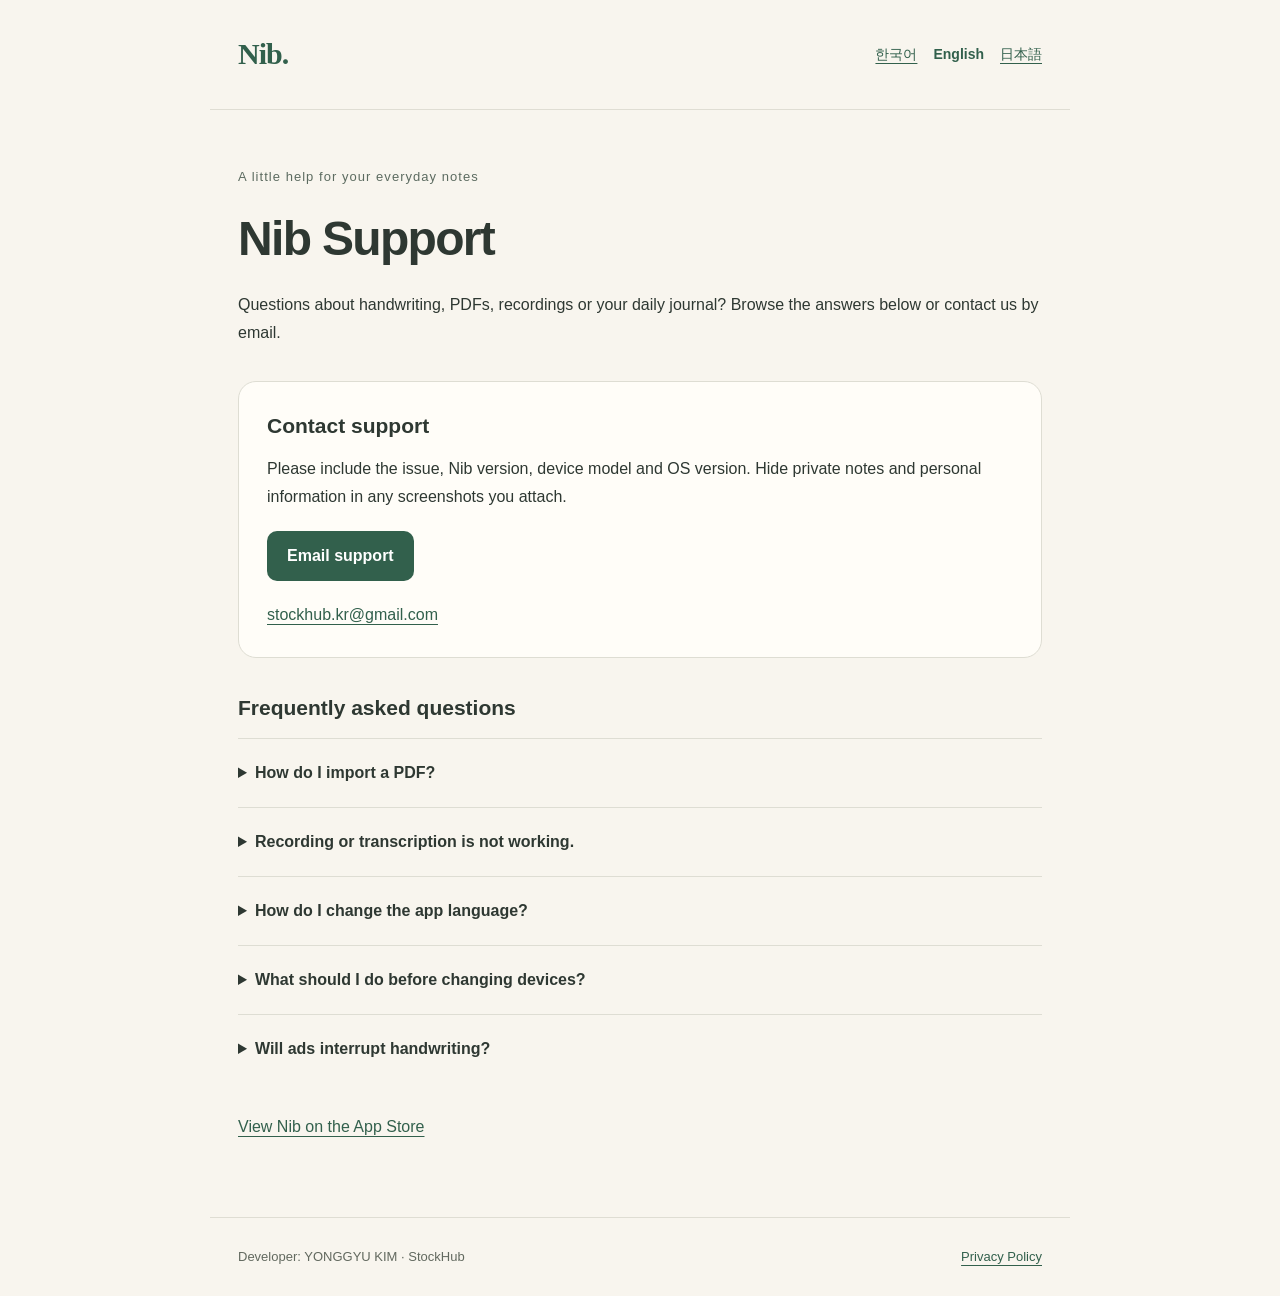
==== en.html @ 7907a246 "Add Nib support and privacy pages in Korean, English and Japanese" ====
<!doctype html>
<html lang="en"><head><meta charset="utf-8"><meta name="viewport" content="width=device-width, initial-scale=1"><meta name="description" content="Nib Support — Nib"><title>Nib Support</title><link rel="stylesheet" href="styles.css"></head><body><header><a class="brand" href="en.html">Nib<span aria-hidden="true">.</span></a><nav aria-label="Language"><a href="index.html" lang="ko">한국어</a><a href="en.html" lang="en" aria-current="page">English</a><a href="ja.html" lang="ja">日本語</a></nav></header><main class="support"><p class="eyebrow">A little help for your everyday notes</p><h1>Nib Support</h1><p>Questions about handwriting, PDFs, recordings or your daily journal? Browse the answers below or contact us by email.</p><section class="card"><h2>Contact support</h2><p>Please include the issue, Nib version, device model and OS version. Hide private notes and personal information in any screenshots you attach.</p><p><a href="mailto:stockhub.kr@gmail.com?subject=Nib%20Support" class="button">Email support</a></p><a href="mailto:stockhub.kr@gmail.com">stockhub.kr@gmail.com</a></section><section><h2>Frequently asked questions</h2><details><summary>How do I import a PDF?</summary><p>Choose a file using the PDF import feature. You can select documents from iCloud Drive or the Files app and choose the page range you need.</p></details><details><summary>Recording or transcription is not working.</summary><p>Check Nib’s microphone and speech recognition permissions in your device settings. Transcription availability depends on Apple services, the selected language, network access and device support.</p></details><details><summary>How do I change the app language?</summary><p>Change App Language in Nib settings, then relaunch the app to apply the new language.</p></details><details><summary>What should I do before changing devices?</summary><p>Do not assume data on one device will automatically appear on another. Use available backup or export features to save a copy and check that the saved file opens correctly.</p></details><details><summary>Will ads interrupt handwriting?</summary><p>Versions with advertising enabled are being prepared to use a banner at the bottom of the Library. Ads are not placed in the handwriting editor. Version 1.3.26 does not include this advertising feature.</p></details></section><p><a href="https://apps.apple.com/app/id6763570270">View Nib on the App Store</a></p></main><footer><span>Developer: YONGGYU KIM · StockHub</span><a href="privacy-en.html">Privacy Policy</a></footer></body></html>
---- styles.css ----
*{box-sizing:border-box}html{color-scheme:light;background:#f8f5ee;color:#2e3832;font-family:-apple-system,BlinkMacSystemFont,"Segoe UI",sans-serif;line-height:1.75}body{margin:0}a{color:#32604c;text-underline-offset:4px}a:focus-visible,summary:focus-visible{outline:3px solid #8a4b18;outline-offset:5px}header,main,footer{max-width:860px;margin:auto;padding:28px}header{display:flex;justify-content:space-between;align-items:center;border-bottom:1px solid #dfddd3;gap:20px}.brand{font-family:Georgia,serif;font-size:30px;font-weight:bold;text-decoration:none;letter-spacing:-1px}nav{display:flex;gap:16px;flex-wrap:wrap;font-size:14px}nav a[aria-current=page]{font-weight:700;text-decoration:none}main{padding-top:56px;padding-bottom:56px}.eyebrow{font-size:13px;color:#5c6b60;letter-spacing:.08em}h1{font-size:clamp(32px,6vw,48px);line-height:1.3;letter-spacing:-.035em;margin:12px 0 20px}h2{font-size:21px;margin:0 0 14px;line-height:1.5}p{margin:0 0 20px}section{margin:30px 0}.card{border:1px solid #deddd3;border-radius:18px;background:#fffdf8;padding:28px;margin:34px 0}.button{display:inline-block;background:#32604c;color:white;padding:11px 20px;border-radius:10px;font-weight:600;text-decoration:none;max-width:100%;overflow-wrap:anywhere}.muted{font-size:14px;color:#62695f}details{border-top:1px solid #deddd3;padding:20px 0}summary{font-weight:650;cursor:pointer}details p{margin:12px 0 0}footer{border-top:1px solid #dfddd3;font-size:13px;color:#62695f;display:flex;justify-content:space-between;gap:20px;flex-wrap:wrap}.policy section{margin:36px 0}.policy .scope{border-left:3px solid #789080;padding-left:20px}.related{padding-left:22px}@media(max-width:520px){header,main,footer{padding:22px}header{align-items:flex-start}.brand{font-size:27px}nav{gap:12px;font-size:13px}main{padding-top:36px}.card{padding:22px}}
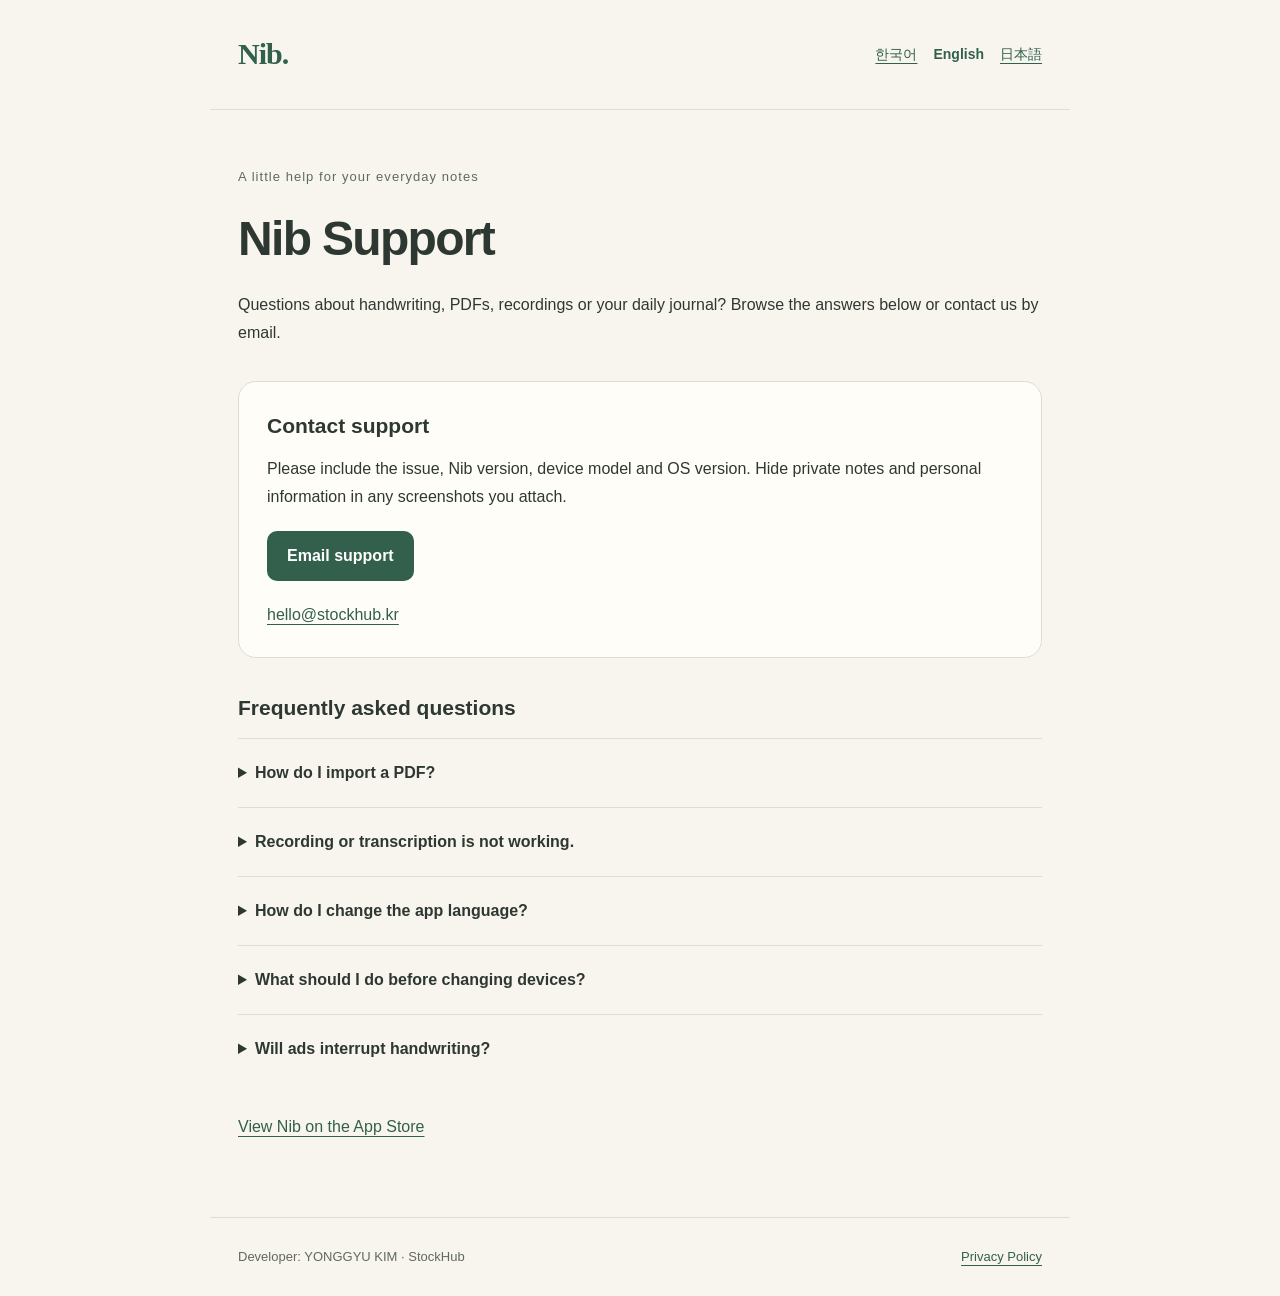
==== commit 7a352b04: "Use hello@stockhub.kr for Nib support and privacy contact" ====
--- a/en.html
+++ b/en.html
@@ -1,2 +1,2 @@
 <!doctype html>
-<html lang="en"><head><meta charset="utf-8"><meta name="viewport" content="width=device-width, initial-scale=1"><meta name="description" content="Nib Support — Nib"><title>Nib Support</title><link rel="stylesheet" href="styles.css"></head><body><header><a class="brand" href="en.html">Nib<span aria-hidden="true">.</span></a><nav aria-label="Language"><a href="index.html" lang="ko">한국어</a><a href="en.html" lang="en" aria-current="page">English</a><a href="ja.html" lang="ja">日本語</a></nav></header><main class="support"><p class="eyebrow">A little help for your everyday notes</p><h1>Nib Support</h1><p>Questions about handwriting, PDFs, recordings or your daily journal? Browse the answers below or contact us by email.</p><section class="card"><h2>Contact support</h2><p>Please include the issue, Nib version, device model and OS version. Hide private notes and personal information in any screenshots you attach.</p><p><a href="mailto:stockhub.kr@gmail.com?subject=Nib%20Support" class="button">Email support</a></p><a href="mailto:stockhub.kr@gmail.com">stockhub.kr@gmail.com</a></section><section><h2>Frequently asked questions</h2><details><summary>How do I import a PDF?</summary><p>Choose a file using the PDF import feature. You can select documents from iCloud Drive or the Files app and choose the page range you need.</p></details><details><summary>Recording or transcription is not working.</summary><p>Check Nib’s microphone and speech recognition permissions in your device settings. Transcription availability depends on Apple services, the selected language, network access and device support.</p></details><details><summary>How do I change the app language?</summary><p>Change App Language in Nib settings, then relaunch the app to apply the new language.</p></details><details><summary>What should I do before changing devices?</summary><p>Do not assume data on one device will automatically appear on another. Use available backup or export features to save a copy and check that the saved file opens correctly.</p></details><details><summary>Will ads interrupt handwriting?</summary><p>Versions with advertising enabled are being prepared to use a banner at the bottom of the Library. Ads are not placed in the handwriting editor. Version 1.3.26 does not include this advertising feature.</p></details></section><p><a href="https://apps.apple.com/app/id6763570270">View Nib on the App Store</a></p></main><footer><span>Developer: YONGGYU KIM · StockHub</span><a href="privacy-en.html">Privacy Policy</a></footer></body></html>
+<html lang="en"><head><meta charset="utf-8"><meta name="viewport" content="width=device-width, initial-scale=1"><meta name="description" content="Nib Support — Nib"><title>Nib Support</title><link rel="stylesheet" href="styles.css"></head><body><header><a class="brand" href="en.html">Nib<span aria-hidden="true">.</span></a><nav aria-label="Language"><a href="index.html" lang="ko">한국어</a><a href="en.html" lang="en" aria-current="page">English</a><a href="ja.html" lang="ja">日本語</a></nav></header><main class="support"><p class="eyebrow">A little help for your everyday notes</p><h1>Nib Support</h1><p>Questions about handwriting, PDFs, recordings or your daily journal? Browse the answers below or contact us by email.</p><section class="card"><h2>Contact support</h2><p>Please include the issue, Nib version, device model and OS version. Hide private notes and personal information in any screenshots you attach.</p><p><a href="mailto:hello@stockhub.kr?subject=Nib%20Support" class="button">Email support</a></p><a href="mailto:hello@stockhub.kr">hello@stockhub.kr</a></section><section><h2>Frequently asked questions</h2><details><summary>How do I import a PDF?</summary><p>Choose a file using the PDF import feature. You can select documents from iCloud Drive or the Files app and choose the page range you need.</p></details><details><summary>Recording or transcription is not working.</summary><p>Check Nib’s microphone and speech recognition permissions in your device settings. Transcription availability depends on Apple services, the selected language, network access and device support.</p></details><details><summary>How do I change the app language?</summary><p>Change App Language in Nib settings, then relaunch the app to apply the new language.</p></details><details><summary>What should I do before changing devices?</summary><p>Do not assume data on one device will automatically appear on another. Use available backup or export features to save a copy and check that the saved file opens correctly.</p></details><details><summary>Will ads interrupt handwriting?</summary><p>Versions with advertising enabled are being prepared to use a banner at the bottom of the Library. Ads are not placed in the handwriting editor. Version 1.3.26 does not include this advertising feature.</p></details></section><p><a href="https://apps.apple.com/app/id6763570270">View Nib on the App Store</a></p></main><footer><span>Developer: YONGGYU KIM · StockHub</span><a href="privacy-en.html">Privacy Policy</a></footer></body></html>
